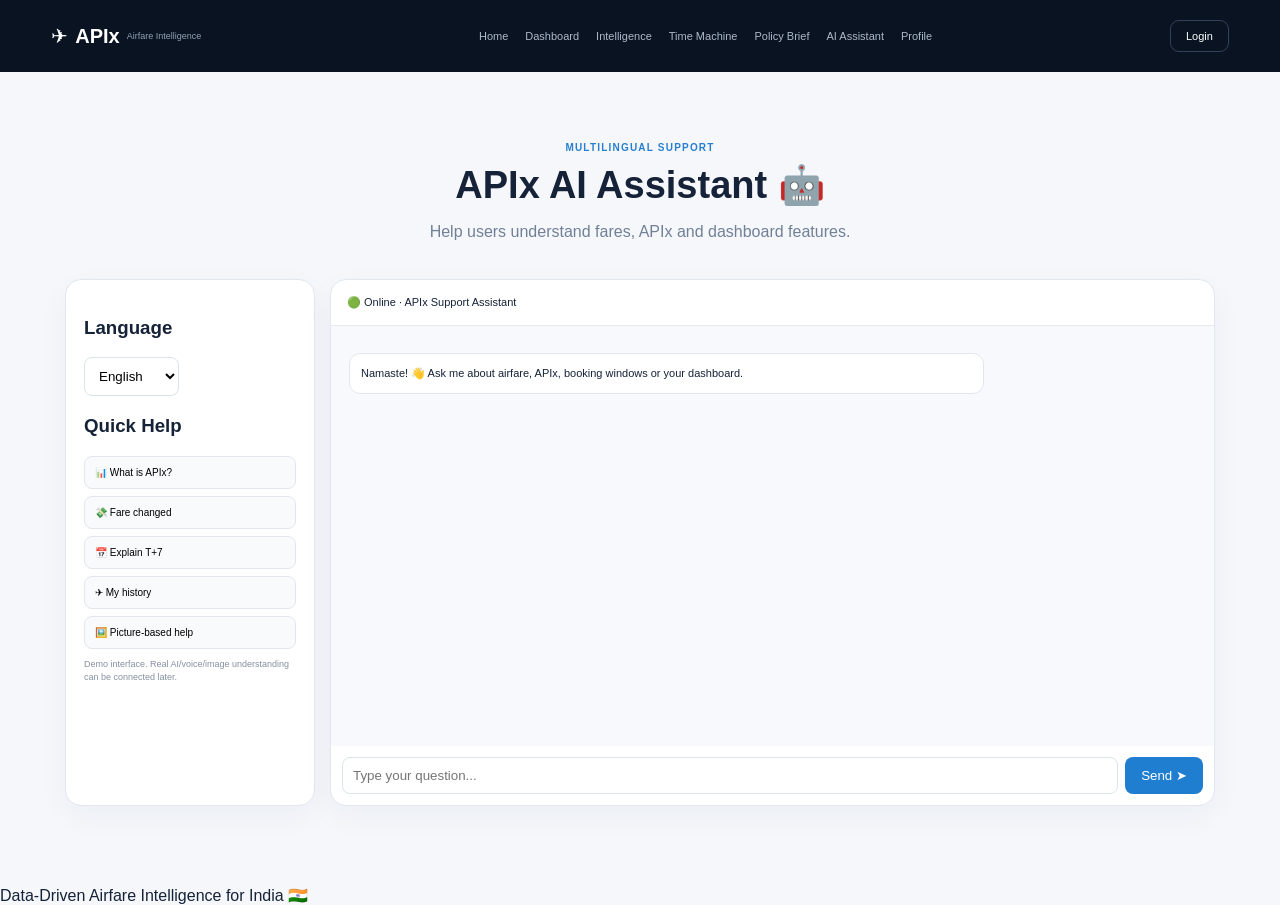
==== chatbot.html @ e9363e63 "Initial APIx website" ====
<!doctype html><html><head><meta charset="utf-8"><meta name="viewport" content="width=device-width,initial-scale=1"><title>APIx AI Assistant</title><link rel="stylesheet" href="style.css"></head><body><header><a class="logo" href="index.html">✈ <b>APIx</b><small>Airfare Intelligence</small></a><nav><a href="index.html">Home</a><a href="dashboard.html">Dashboard</a><a href="intelligence.html">Intelligence</a><a href="timemachine.html">Time Machine</a><a href="brief.html">Policy Brief</a><a href="chatbot.html">AI Assistant</a><a href="profile.html">Profile</a></nav><a class="login" href="login.html">Login</a></header>
<main class="page"><div class="centerhead"><small>MULTILINGUAL SUPPORT</small><h1>APIx AI Assistant 🤖</h1><p>Help users understand fares, APIx and dashboard features.</p></div><div class="chatlayout"><aside class="chat-side"><h3>Language</h3><select><option>English</option><option>हिन्दी</option><option>বাংলা</option><option>தமிழ்</option><option>తెలుగు</option><option>मराठी</option><option>ਪੰਜਾਬੀ</option><option>ગુજરાતી</option><option>ಕನ್ನಡ</option><option>മലയാളം</option></select><h3>Quick Help</h3><button onclick="quick('What is APIx?')">📊 What is APIx?</button><button onclick="quick('Why did my fare change?')">💸 Fare changed</button><button onclick="quick('Explain T+7')">📅 Explain T+7</button><button onclick="quick('My flight history')">✈ My history</button><button onclick="quick('Picture help')">🖼️ Picture-based help</button><p class="tiny">Demo interface. Real AI/voice/image understanding can be connected later.</p></aside><section class="chat"><div class="chathead">🟢 Online · APIx Support Assistant</div><div class="messages" id="messages"><div class="msg bot">Namaste! 👋 Ask me about airfare, APIx, booking windows or your dashboard.</div></div><div class="input"><input id="q" placeholder="Type your question..." onkeydown="if(event.key==='Enter')send()"><button onclick="send()">Send ➤</button></div></section></div></main><footer>Data-Driven Airfare Intelligence for India 🇮🇳</footer><script>function add(t,c){let d=document.createElement('div');d.className='msg '+c;d.textContent=t;document.getElementById('messages').appendChild(d);document.getElementById('messages').scrollTop=99999}function answer(q){q=q.toLowerCase();if(q.includes('apix'))return'APIx is our Airfare Price Index, combining route-level fare movements using weights.';if(q.includes('t+7'))return'T+7 means the fare for a journey taking place 7 days from the observation date.';if(q.includes('fare'))return'Airfares can change due to demand, availability, timing and pricing factors.';if(q.includes('history'))return'Your Profile can show saved searches and previous flight data in this demo.';return'I can help with APIx, fares, booking windows, routes and dashboard navigation.'}function send(){let x=document.getElementById('q');if(!x.value.trim())return;let q=x.value;add('You: '+q,'user');x.value='';setTimeout(()=>add(answer(q),'bot'),250)}function quick(q){document.getElementById('q').value=q;send()}</script></body></html>
---- style.css ----
*{
    box-sizing:border-box;
}

body{
    margin:0;
    background:#f5f7fb;
    color:#152238;
    font-family:Inter,Segoe UI,Arial,sans-serif;
}

a{
    text-decoration:none;
    color:inherit;
}


/* =========================
   HEADER
========================= */

header{
    height:72px;
    background:#091321;
    color:white;
    display:flex;
    align-items:center;
    padding:0 4%;
    gap:24px;
    position:sticky;
    top:0;
    z-index:9;
}

.logo{
    display:flex;
    gap:7px;
    align-items:center;
    font-size:20px;
    min-width:190px;
}

.logo small{
    font-size:9px;
    color:#93a0b2;
    font-weight:400;
}

.logo b{
    font-size:20px;
}

nav{
    display:flex;
    gap:17px;
    justify-content:center;
    flex:1;
}

nav a{
    font-size:11px;
    color:#aeb9c9;
    padding:8px 0;
}

nav a:hover,
nav a.active{
    color:white;
    border-bottom:2px solid #4da3ff;
}

.login{
    border:1px solid #334157;
    padding:9px 15px;
    border-radius:9px;
    font-size:11px;
}


/* =========================
   HOME HERO
========================= */

.hero{
    max-width:1180px;
    margin:auto;
    padding:80px 25px 65px;
    display:grid;
    grid-template-columns:1.1fr .9fr;
    gap:70px;
    align-items:center;
}

.pill{
    display:inline-block;
    background:#e0f6eb;
    color:#21835a;
    border-radius:20px;
    padding:8px 13px;
    font-size:10px;
    font-weight:800;
}

.hero h1{
    font-size:51px;
    line-height:1.06;
    margin:18px 0;
}

.hero h1 span{
    color:#277ed0;
}

.hero p{
    color:#6b788b;
    line-height:1.7;
    max-width:620px;
}

.btn{
    display:inline-block;
    background:#207ed0;
    color:white;
    border:0;
    border-radius:9px;
    padding:12px 18px;
    font-weight:700;
    font-size:12px;
    cursor:pointer;
}

.ghost{
    background:white;
    color:#17243a;
    border:1px solid #dce3ed;
}

.hero-card,
.panel,
.cards article,
.innovation article,
.report,
.side,
.replay,
.filters,
.chat-side,
.chat{
    background:white;
    border:1px solid #e1e7ef;
    border-radius:16px;
    box-shadow:0 10px 30px #14243a0b;
}

.hero-card{
    padding:25px;
}

.hero-card small,
.heading small,
.pagehead small,
.centerhead small,
.profile small{
    font-size:10px;
    color:#287fd0;
    font-weight:800;
    letter-spacing:1.2px;
}

.hero-card h2{
    font-size:52px;
    margin:20px 0 10px;
}

.hero-card h2 i{
    font-size:12px;
    color:#8490a1;
    font-style:normal;
}

.bars{
    height:125px;
    display:flex;
    align-items:end;
    gap:9px;
    border-bottom:1px solid #e8edf3;
}

.bars b{
    width:12%;
    background:#4da3ff;
    border-radius:4px 4px 0 0;
}

.hero-card p{
    display:flex;
    justify-content:space-between;
    font-size:11px;
    border-bottom:1px solid #eef1f5;
    padding:10px 0;
}

.hero-card em{
    color:#16825a;
    font-style:normal;
}

.hero-card strong{
    margin-left:auto;
    margin-right:15px;
}


/* =========================
   GENERAL SECTIONS
========================= */

.section{
    max-width:1180px;
    margin:auto;
    padding:20px 25px 65px;
}

.heading{
    padding:40px 0 25px;
}

.heading h2,
.center h2{
    font-size:29px;
}

.cards{
    display:grid;
    gap:15px;
}

.four{
    grid-template-columns:repeat(4,1fr);
}

.cards article{
    padding:23px;
    font-size:24px;
}

.cards h3{
    font-size:15px;
}

.cards p{
    font-size:11px;
    color:#6d798b;
    line-height:1.6;
}

.dark{
    max-width:none!important;
    background:#0b1423;
    color:white;
    padding:20px calc((100% - 1130px)/2) 65px;
}

.dark .cards article{
    background:#111d2e;
    border-color:#26364c;
}

.dark .cards p{
    color:#9aa8bb;
}

.dark .cards b{
    color:#4da3ff;
}

.center{
    text-align:center;
    padding:70px 20px;
}


/* =========================
   CHAT POPUP
========================= */

.chat-popup{
    position:fixed;
    right:22px;
    bottom:20px;
    background:white;
    border:1px solid #dfe5ed;
    border-radius:12px;
    padding:13px 15px;
    box-shadow:0 8px 25px #0002;
    z-index:10;
}

.chat-popup>*{
    display:block;
    font-size:10px;
    margin:3px;
}

.chat-popup a,
.link{
    color:#217fd0;
    font-weight:700;
}


/* =========================
   GENERAL PAGE
========================= */

.page{
    max-width:1200px;
    padding:45px 25px 80px;
    margin:auto;
}

.pagehead{
    display:flex;
    justify-content:space-between;
    align-items:center;
}

.pagehead h1,
.centerhead h1{
    font-size:38px;
    margin:8px 0;
}

.pagehead p,
.centerhead p{
    color:#718096;
}

.status{
    background:#e0f6eb;
    color:#21835a;
    padding:9px 13px;
    border-radius:20px;
    font-size:10px;
    font-weight:800;
}


/* =========================
   FILTERS
========================= */

.filters{
    display:flex;
    gap:15px;
    padding:17px;
    margin:22px 0;
}

.filters label{
    font-size:10px;
    font-weight:700;
    display:flex;
    flex-direction:column;
    gap:6px;
    flex:1;
}

select,
input{
    padding:10px;
    border:1px solid #dce3eb;
    border-radius:8px;
    background:white;
}


/* =========================
   KPI CARDS
========================= */

.kpis{
    display:grid;
    grid-template-columns:repeat(5,1fr);
    gap:12px;
    margin:20px 0;
}

.kpis>div{
    background:white;
    border:1px solid #e1e7ef;
    border-radius:12px;
    padding:18px;
}

.kpis small{
    display:block;
    color:#7d8999;
    font-size:9px;
    font-weight:800;
}

.kpis b{
    display:block;
    font-size:25px;
    margin:9px 0;
}

.kpis span{
    font-size:10px;
    color:#8490a1;
}


/* =========================
   DASHBOARD
========================= */

.twocol{
    display:grid;
    grid-template-columns:1fr 1fr;
    gap:17px;
    margin:17px 0;
}

.panel{
    padding:21px;
}

.panel h2{
    font-size:16px;
}

.chart{
    height:260px;
    background:#0b1423;
    border-radius:10px;
    padding:10px;
}

.chart svg{
    width:100%;
    height:100%;
}

.bar{
    display:grid;
    grid-template-columns:75px 1fr 35px;
    gap:9px;
    align-items:center;
    margin:22px 0;
    font-size:10px;
}

.bar i{
    height:9px;
    background:#4da3ff;
    border-radius:9px;
}

.lead{
    display:grid;
    grid-template-columns:repeat(5,1fr);
    gap:7px;
}

.lead div{
    background:#f5f8fc;
    padding:14px;
    border-radius:8px;
    font-size:10px;
}

.lead strong{
    display:block;
    margin-top:7px;
    font-size:13px;
}

.notice,
.source{
    padding:14px;
    background:#fff7df;
    border:1px solid #eedda9;
    border-radius:9px;
    font-size:10px;
    color:#725e24;
}


/* =========================
   OLD INNOVATION SUPPORT
========================= */

.centerhead{
    text-align:center;
    max-width:700px;
    margin:20px auto 38px;
}

.innovation{
    display:grid;
    gap:15px;
}

.innovation article{
    padding:24px;
    display:grid;
    grid-template-columns:55px 1fr;
    gap:15px;
}

.innovation article>strong{
    font-size:27px;
    color:#277ed0;
}

.innovation h2{
    margin:0;
    font-size:19px;
}

.innovation p{
    font-size:12px;
    color:#69768a;
    line-height:1.6;
}

.codebox,
.anomaly,
.timeline{
    background:#f5f8fc;
    border-radius:8px;
    padding:12px;
    font-size:10px;
}

.anomaly{
    color:#8b5d0d;
    background:#fff5df;
}

.source{
    background:#0b1423;
    color:#dbe4ef;
    border:0;
    margin-top:20px;
}


/* =========================
   TIME MACHINE
========================= */

.replay{
    padding:30px;
    display:grid;
    grid-template-columns:1fr 1fr;
    gap:40px;
}

.replay>div>strong{
    font-size:55px;
    display:block;
    margin:18px 0;
}

.replaybars{
    height:260px;
    background:#f5f8fc;
    display:flex;
    align-items:end;
    gap:25px;
    padding:30px;
}

.replaybars i{
    flex:1;
    background:#4da3ff;
    border-radius:6px 6px 0 0;
}


/* =========================
   POLICY BRIEF
========================= */

.workflow{
    background:#0b1423;
    color:#dbe4ef;
    padding:18px;
    border-radius:10px;
    font-size:10px;
    margin:20px 0;
}

.briefgrid{
    display:grid;
    grid-template-columns:1fr 290px;
    gap:18px;
}

.report,
.side{
    padding:25px;
}

.reportbox{
    background:#f7f9fc;
    padding:15px;
    border-radius:8px;
    margin:12px 0;
    font-size:11px;
    line-height:1.6;
}


/* =========================
   CHATBOT
========================= */

.chatlayout{
    display:grid;
    grid-template-columns:250px 1fr;
    gap:15px;
}

.chat-side{
    padding:18px;
}

.chat-side button{
    display:block;
    width:100%;
    padding:10px;
    margin:7px 0;
    border:1px solid #e1e6ee;
    background:#f8fafc;
    border-radius:8px;
    text-align:left;
    font-size:10px;
}

.tiny{
    font-size:9px!important;
    color:#8490a1;
    line-height:1.5;
}

.chat{
    overflow:hidden;
}

.chathead{
    padding:16px;
    border-bottom:1px solid #e7ebf1;
    font-size:11px;
}

.messages{
    height:420px;
    padding:18px;
    background:#f7f9fc;
    overflow:auto;
}

.msg{
    max-width:75%;
    padding:11px;
    border-radius:11px;
    margin:9px 0;
    font-size:11px;
    line-height:1.5;
}

.bot{
    background:white;
    border:1px solid #e2e7ee;
}

.user{
    background:#207ed0;
    color:white;
    margin-left:auto;
}

.input{
    display:flex;
    gap:7px;
    padding:11px;
}

.input input{
    flex:1;
}

.input button{
    background:#207ed0;
    color:white;
    border:0;
    border-radius:8px;
    padding:0 16px;
}


/* =========================
   LOGIN
========================= */

.loginpage{
    min-height:100vh;
    background:#0b1423;
    display:grid;
    place-items:center;
}

.loginbox{
    width:390px;
    background:white;
    padding:38px;
    border-radius:18px;
}

.darklogo{
    color:#17243a;
}

.loginbox h1{
    margin-top:28px;
}

.loginbox label{
    display:block;
    font-size:10px;
    font-weight:700;
    margin:13px 0;
}

.loginbox input{
    width:100%;
    margin-top:6px;
}

.full{
    width:100%;
    margin-top:8px;
}


/* =========================
   PROFILE
========================= */

.profile{
    display:flex;
    align-items:center;
    gap:18px;
    margin-bottom:25px;
}

.avatar{
    width:62px;
    height:62px;
    background:#207ed0;
    color:white;
    border-radius:50%;
    display:grid;
    place-items:center;
    font-size:24px;
    font-weight:800;
}


/* =========================
   TABLES
========================= */

table{
    width:100%;
    border-collapse:collapse;
    font-size:10px;
}

th,
td{
    text-align:left;
    padding:12px;
    border-bottom:1px solid #edf0f4;
}


/* =====================================================
   APIx INTELLIGENCE CENTER
===================================================== */

.intel-hero{
    display:flex;
    justify-content:space-between;
    align-items:flex-end;
    gap:40px;
    padding:55px 0 40px;
    border-bottom:1px solid #e7edf4;
}

.intel-hero h1{
    font-size:46px;
    line-height:1.05;
    max-width:650px;
    margin:16px 0;
}

.intel-hero h1 span{
    display:block;
    color:#4b8ed8;
}

.intel-hero p{
    max-width:620px;
    color:#68778a;
    font-size:15px;
    line-height:1.7;
}

.intel-status{
    display:flex;
    align-items:center;
    gap:12px;
    padding:16px 20px;
    background:#f5f9fd;
    border:1px solid #dce8f3;
    border-radius:12px;
    min-width:250px;
}

.intel-status small{
    display:block;
    color:#7b8999;
    font-size:9px;
}

.intel-status strong{
    display:block;
    margin-top:5px;
    font-size:11px;
    color:#26384b;
}

.status-dot{
    width:9px;
    height:9px;
    background:#2fbf71;
    border-radius:50%;
    box-shadow:0 0 0 5px #dff6e9;
}


/* Intelligence module cards */

.module-grid{
    display:grid;
    grid-template-columns:1fr 1fr;
    gap:20px;
    padding:35px 0;
}

.intel-module{
    background:white;
    border:1px solid #e1e8f0;
    border-radius:16px;
    padding:26px;
    color:#1c2b3a;
    transition:.2s;
    box-shadow:0 5px 20px rgba(22,45,70,.04);
}

.intel-module:hover{
    transform:translateY(-4px);
    border-color:#9fc5e8;
    box-shadow:0 15px 35px rgba(22,45,70,.09);
}

.module-top{
    display:flex;
    justify-content:space-between;
    color:#718196;
    font-size:10px;
    letter-spacing:1px;
}

.module-top b{
    font-size:8px;
    color:#4d8dcc;
    background:#edf6ff;
    padding:5px 8px;
    border-radius:5px;
}

.module-icon{
    width:45px;
    height:45px;
    margin:28px 0 18px;
    display:flex;
    align-items:center;
    justify-content:center;
    background:#edf5fc;
    color:#4385c5;
    border-radius:10px;
    font-size:22px;
}

.intel-module h2{
    font-size:22px;
    margin:0 0 10px;
}

.intel-module p{
    color:#6b7989;
    line-height:1.6;
    font-size:13px;
    min-height:65px;
}

.module-data{
    display:flex;
    justify-content:space-between;
    border-top:1px solid #edf1f5;
    padding:11px 0;
    font-size:10px;
}

.module-data span{
    color:#8794a4;
}

.module-data strong{
    color:#26384b;
}

.module-link{
    margin-top:12px;
    color:#4285c4;
    font-size:11px;
    font-weight:600;
}


/* Anomaly preview */

.anomaly-mini{
    display:flex;
    align-items:center;
    gap:12px;
    background:#fff8ed;
    border:1px solid #f4dfbd;
    padding:12px;
    margin:15px 0;
    border-radius:8px;
}

.anomaly-mini span{
    font-size:10px;
    color:#69798a;
}

.anomaly-mini strong{
    color:#d17b22;
}

.anomaly-mini em{
    font-size:8px;
    color:#c16c17;
    font-style:normal;
}


/* Fingerprint preview */

.fingerprint-box{
    display:grid;
    grid-template-columns:repeat(3,1fr);
    gap:6px;
    margin:15px 0;
}

.fingerprint-box span{
    background:#f5f7fa;
    padding:8px;
    text-align:center;
    font-size:8px;
    color:#718093;
    border-radius:5px;
}


/* Time preview */

.time-preview{
    display:flex;
    align-items:flex-end;
    gap:10px;
    height:85px;
    margin:15px 0;
}

.time-preview div{
    flex:1;
    background:#edf5fc;
    padding:8px;
    border-radius:5px;
    display:flex;
    flex-direction:column;
    justify-content:flex-end;
    height:60%;
}

.time-preview div:nth-child(2){
    height:78%;
}

.time-preview div:nth-child(3){
    height:95%;
}

.time-preview span{
    font-size:8px;
    color:#8190a1;
}

.time-preview b{
    font-size:10px;
    color:#3e80bd;
}


/* Intelligence pipeline */

.intel-bottom{
    background:#f6f9fc;
    border:1px solid #e1e9f1;
    border-radius:16px;
    padding:30px;
    margin-bottom:50px;
}

.intel-bottom h2{
    margin:10px 0 25px;
}

.intel-bottom h2 span{
    color:#4388ca;
}

.pipeline{
    display:flex;
    align-items:center;
    justify-content:space-between;
    gap:10px;
    flex-wrap:wrap;
}

.pipeline span{
    background:white;
    border:1px solid #dce5ee;
    padding:10px 14px;
    border-radius:7px;
    font-size:10px;
}

.pipeline b{
    color:#77a7d2;
}


/* =====================================================
   INTELLIGENCE DETAIL PAGES
===================================================== */

.detail-hero{
    padding:55px 0 35px;
}

.detail-hero small{
    color:#4a89c6;
    font-size:10px;
    letter-spacing:1px;
}

.detail-hero h1{
    font-size:40px;
    margin:15px 0 10px;
}

.detail-hero p{
    color:#6b7888;
    max-width:650px;
    line-height:1.7;
}


/* Analytics panel */

.analytics-panel{
    background:white;
    border:1px solid #e0e7ef;
    border-radius:14px;
    padding:25px;
    margin-bottom:20px;
    box-shadow:0 5px 20px rgba(30,55,80,.04);
}

.panel-header{
    display:flex;
    justify-content:space-between;
    align-items:center;
    margin-bottom:22px;
}

.panel-header small{
    color:#8492a1;
    font-size:9px;
}

.panel-header h2{
    margin-top:6px;
    font-size:19px;
}

.live-tag{
    color:#2baf68;
    background:#eaf8f0;
    padding:7px 10px;
    border-radius:5px;
    font-size:8px;
}


/* Detail data table */

.data-table{
    width:100%;
    border-collapse:collapse;
    font-size:11px;
}

.data-table th{
    text-align:left;
    color:#8996a5;
    font-size:9px;
    padding:12px;
    border-bottom:1px solid #e8edf2;
}

.data-table td{
    padding:15px 12px;
    border-bottom:1px solid #edf1f5;
    color:#425365;
}

.data-table td:first-child{
    font-weight:600;
    color:#24374a;
}


/* Detail metrics */

.metric-row{
    display:grid;
    grid-template-columns:repeat(3,1fr);
    gap:18px;
    margin-bottom:50px;
}

.metric-card{
    background:white;
    border:1px solid #e1e8ef;
    padding:22px;
    border-radius:12px;
}

.metric-card small{
    display:block;
    color:#8491a0;
    font-size:9px;
}

.metric-card strong{
    display:block;
    font-size:28px;
    margin:8px 0;
}

.metric-card span{
    color:#8793a1;
    font-size:10px;
}


/* Anomaly signals */

.signal{
    display:grid;
    grid-template-columns:2fr 1fr auto;
    align-items:center;
    gap:20px;
    padding:18px;
    border:1px solid #e8edf2;
    border-radius:10px;
    margin-bottom:10px;
}

.signal strong{
    font-size:13px;
}

.signal p{
    margin:5px 0 0;
    color:#7b8998;
    font-size:10px;
}

.signal-price{
    display:flex;
    flex-direction:column;
    font-size:10px;
}

.signal-price span{
    color:#8a97a5;
    text-decoration:line-through;
}

.signal-price b{
    margin-top:4px;
    color:#293b4e;
}

.warning,
.normal,
.watch{
    padding:7px 9px;
    border-radius:5px;
    font-size:8px;
    text-align:center;
}

.warning{
    background:#fff1e3;
    color:#c8761b;
}

.normal{
    background:#eaf8f0;
    color:#29935b;
}

.watch{
    background:#eef5fc;
    color:#4c82b6;
}


/* Fingerprint detail */

.fingerprint-large{
    display:grid;
    grid-template-columns:repeat(3,1fr);
    gap:12px;
}

.fingerprint-large div{
    background:#f7f9fb;
    border:1px solid #e6ebf0;
    padding:18px;
    border-radius:8px;
}

.fingerprint-large small{
    display:block;
    color:#8a97a5;
    font-size:8px;
    margin-bottom:7px;
}

.fingerprint-large strong{
    font-size:12px;
}

.match-result{
    display:grid;
    grid-template-columns:2fr 1fr 1fr;
    gap:10px;
    margin-top:18px;
}

.match-result div{
    background:#eef8f2;
    padding:16px;
    border-radius:8px;
}

.match-result span{
    display:block;
    font-size:8px;
    color:#6f8c7b;
}

.match-result strong{
    display:block;
    margin-top:5px;
    font-size:12px;
    color:#28784b;
}


/* =====================================================
   NEW WEBSITE FOOTER
===================================================== */

.site-footer{
    background:#091321;
    color:#91a0b3;
    padding:42px 6% 20px;
    font-size:11px;
    margin-top:20px;
}

.footer-grid{
    max-width:1180px;
    margin:auto;
    display:grid;
    grid-template-columns:2fr 1fr 1fr 1fr;
    gap:45px;
}

.footer-grid>div{
    display:flex;
    flex-direction:column;
    gap:9px;
}

.footer-grid h3{
    color:white;
    font-size:20px;
    margin:0 0 3px;
}

.footer-grid p{
    margin:0;
    color:#8190a3;
    line-height:1.6;
}

.footer-grid b{
    color:white;
    font-size:12px;
    margin-bottom:5px;
}

.footer-grid a{
    color:#91a0b3;
    font-size:10px;
    transition:.2s;
}

.footer-grid a:hover{
    color:#4da3ff;
}

.footer-bottom{
    max-width:1180px;
    margin:35px auto 0;
    padding-top:17px;
    border-top:1px solid #202d3e;
    display:flex;
    justify-content:space-between;
    gap:20px;
    font-size:9px;
    color:#66758a;
}


/* =====================================================
   RESPONSIVE
===================================================== */

@media(max-width:1000px){

    header{
        padding:0 20px;
    }

    nav{
        gap:10px;
    }

    .hero{
        grid-template-columns:1fr;
        gap:35px;
    }

    .four{
        grid-template-columns:1fr 1fr;
    }

    .kpis{
        grid-template-columns:repeat(3,1fr);
    }

    .footer-grid{
        grid-template-columns:2fr 1fr 1fr;
    }
}


@media(max-width:800px){

    header{
        height:auto;
        min-height:72px;
        flex-wrap:wrap;
        padding:14px 20px;
    }

    .logo{
        min-width:auto;
    }

    nav{
        order:3;
        width:100%;
        overflow-x:auto;
        justify-content:flex-start;
        padding-bottom:3px;
    }

    .intel-hero{
        flex-direction:column;
        align-items:flex-start;
    }

    .intel-hero h1{
        font-size:35px;
    }

    .module-grid{
        grid-template-columns:1fr;
    }

    .metric-row{
        grid-template-columns:1fr;
    }

    .signal{
        grid-template-columns:1fr;
    }

    .fingerprint-large{
        grid-template-columns:1fr 1fr;
    }

    .match-result{
        grid-template-columns:1fr;
    }

    .twocol,
    .replay,
    .briefgrid,
    .chatlayout{
        grid-template-columns:1fr;
    }

    .lead{
        grid-template-columns:1fr 1fr;
    }

    .footer-grid{
        grid-template-columns:1fr 1fr;
        gap:30px;
    }

    .footer-bottom{
        flex-direction:column;
        gap:7px;
    }
}


@media(max-width:600px){

    .hero{
        padding-top:50px;
    }

    .hero h1{
        font-size:38px;
    }

    .page{
        padding:30px 18px 60px;
    }

    .four{
        grid-template-columns:1fr;
    }

    .kpis{
        grid-template-columns:1fr 1fr;
    }

    .filters{
        flex-direction:column;
    }

    .fingerprint-large{
        grid-template-columns:1fr;
    }

    .lead{
        grid-template-columns:1fr;
    }

    .footer-grid{
        grid-template-columns:1fr;
    }

    .site-footer{
        padding:35px 25px 20px;
    }

    .loginbox{
        width:calc(100% - 30px);
    }
}
/* =========================
   ADVANCED APIx INTELLIGENCE
========================= */

.trip-layout{
    display:grid;
    grid-template-columns:1.25fr .75fr;
    gap:18px;
    margin-bottom:18px;
}

.trip-fields{
    display:grid;
    grid-template-columns:repeat(4,1fr);
    gap:12px;
}

.trip-fields div{
    background:#f7f9fc;
    border:1px solid #e5ebf1;
    padding:15px;
    border-radius:9px;
}

.trip-fields small{
    display:block;
    color:#8794a3;
    font-size:8px;
    margin-bottom:7px;
}

.trip-fields strong{
    font-size:11px;
    color:#26384b;
}

.price-compare{
    display:flex;
    align-items:center;
    justify-content:space-between;
    gap:15px;
    margin:25px 0 15px;
}

.price-compare div{
    display:flex;
    flex-direction:column;
    gap:7px;
}

.price-compare span{
    color:#8794a3;
    font-size:9px;
}

.price-compare strong{
    font-size:27px;
}

.price-compare .arrow{
    color:#7b8998;
    font-size:22px;
}

.change-positive{
    display:inline-block;
    background:#e8f7ef;
    color:#238454;
    padding:8px 12px;
    border-radius:7px;
    font-size:10px;
    font-weight:700;
}

.comparison-card p{
    color:#718096;
    font-size:10px;
    line-height:1.7;
    margin-top:18px;
}

.check-grid{
    display:grid;
    grid-template-columns:repeat(3,1fr);
    gap:12px;
}

.check-item{
    display:flex;
    align-items:center;
    gap:12px;
    background:#f7faf8;
    border:1px solid #dfede4;
    padding:15px;
    border-radius:9px;
}

.check-item>span{
    width:25px;
    height:25px;
    display:grid;
    place-items:center;
    background:#dff4e7;
    color:#258553;
    border-radius:50%;
    font-size:11px;
    font-weight:bold;
}

.check-item strong,
.check-item small{
    display:block;
}

.check-item strong{
    font-size:10px;
}

.check-item small{
    color:#8794a3;
    font-size:9px;
    margin-top:4px;
}


/* Data Trust */

.trust-hero{
    display:grid;
    grid-template-columns:320px 1fr;
    gap:18px;
    margin-bottom:18px;
}

.trust-score,
.trust-summary{
    background:white;
    border:1px solid #e1e7ef;
    border-radius:14px;
    padding:25px;
}

.trust-score small,
.trust-summary small{
    color:#7f8d9d;
    font-size:9px;
    font-weight:700;
}

.trust-score strong{
    font-size:65px;
    display:inline-block;
    margin:15px 0 0;
}

.trust-score>span{
    color:#8996a5;
    font-size:13px;
}

.trust-score>b{
    display:block;
    color:#238454;
    font-size:9px;
    margin-top:8px;
}

.trust-meter{
    height:9px;
    background:#e8edf2;
    border-radius:10px;
    overflow:hidden;
}

.trust-meter i{
    display:block;
    height:100%;
    background:#4da3ff;
    border-radius:10px;
}

.trust-summary h2{
    font-size:32px;
    margin:18px 0 10px;
}

.trust-summary p{
    max-width:550px;
    color:#718096;
    font-size:11px;
    line-height:1.7;
}

.trust-status{
    display:inline-block;
    background:#edf8f2;
    color:#258454;
    padding:9px 12px;
    border-radius:7px;
    font-size:9px;
}

.trust-status span{
    margin-right:5px;
}

.trust-list{
    display:grid;
    gap:15px;
}

.trust-row{
    display:grid;
    grid-template-columns:1fr 50px;
    gap:10px;
    align-items:center;
}

.trust-row>div{
    display:flex;
    flex-direction:column;
    gap:4px;
}

.trust-row strong{
    font-size:11px;
}

.trust-row span{
    font-size:9px;
    color:#8995a4;
}

.trust-row>b{
    text-align:right;
    font-size:11px;
}

.progress{
    grid-column:1 / 3;
    height:7px;
    background:#edf1f5;
    border-radius:10px;
    overflow:hidden;
}

.progress i{
    display:block;
    height:100%;
    background:#4da3ff;
    border-radius:10px;
}

.warning-list{
    display:grid;
    gap:9px;
}

.warning-list p{
    margin:0;
    font-size:10px;
    color:#617184;
    background:#f7f9fb;
    padding:10px;
    border-radius:7px;
}


/* Why APIx Moved */

.explain-header{
    background:#0b1423;
    color:white;
    border-radius:14px;
    padding:30px;
    margin-bottom:18px;
    display:flex;
    justify-content:space-between;
    align-items:center;
}

.explain-header small{
    color:#7fa8d0;
    font-size:9px;
}

.explain-header h2{
    margin:8px 0;
    font-size:18px;
}

.explain-header>div:first-child>strong{
    font-size:42px;
    color:#55b987;
}

.explain-header p{
    color:#9ba9ba;
    font-size:9px;
}

.explain-badge{
    background:#e8f7ef;
    color:#278554;
    padding:9px 13px;
    border-radius:7px;
    font-size:9px;
    font-weight:800;
}

.contribution-list{
    display:grid;
    gap:16px;
}

.contribution-row{
    display:grid;
    grid-template-columns:190px 1fr 55px;
    gap:15px;
    align-items:center;
}

.route-name{
    display:flex;
    flex-direction:column;
    gap:4px;
}

.route-name strong{
    font-size:11px;
}

.route-name span{
    color:#8995a3;
    font-size:8px;
}

.contribution-bar{
    height:9px;
    background:#edf1f5;
    border-radius:10px;
    overflow:hidden;
}

.contribution-bar i{
    display:block;
    height:100%;
    background:#4da3ff;
    border-radius:10px;
}

.contribution-row>strong{
    text-align:right;
    font-size:11px;
    color:#287fd0;
}

.contribution-row.negative .contribution-bar i{
    background:#b5c0cb;
}

.contribution-row.negative>strong{
    color:#6f7d8c;
}

.factor{
    display:flex;
    justify-content:space-between;
    align-items:center;
    padding:13px 0;
    border-bottom:1px solid #edf1f5;
}

.factor div{
    display:flex;
    flex-direction:column;
    gap:4px;
}

.factor strong{
    font-size:10px;
}

.factor span{
    font-size:8px;
    color:#8995a3;
}

.factor>b{
    color:#287fd0;
    font-size:11px;
}

.interpretation{
    background:#f6f9fc;
    border:1px solid #e3e9ef;
    padding:14px;
    border-radius:8px;
    margin-top:10px;
}

.interpretation strong,
.interpretation span{
    display:block;
}

.interpretation strong{
    font-size:9px;
    color:#287fd0;
}

.interpretation span{
    font-size:10px;
    color:#536579;
    margin-top:5px;
}

.evidence-grid{
    display:grid;
    grid-template-columns:repeat(4,1fr);
    gap:12px;
}

.evidence-grid div{
    background:#f7f9fc;
    padding:17px;
    border-radius:9px;
}

.evidence-grid strong{
    display:block;
    font-size:22px;
}

.evidence-grid span{
    display:block;
    margin-top:6px;
    color:#8491a0;
    font-size:9px;
}


/* Index Provenance */

.provenance-summary{
    display:grid;
    grid-template-columns:repeat(4,1fr);
    gap:12px;
    margin-bottom:18px;
}

.provenance-summary>div{
    background:white;
    border:1px solid #e1e7ef;
    padding:20px;
    border-radius:12px;
}

.provenance-summary small,
.provenance-summary span{
    display:block;
    color:#8794a3;
    font-size:8px;
}

.provenance-summary strong{
    display:block;
    font-size:25px;
    margin:8px 0;
}

.provenance-flow{
    display:grid;
    grid-template-columns:1fr 30px 1fr 30px 1fr 30px 1fr 30px 1fr;
    align-items:center;
    gap:8px;
}

.provenance-flow>div{
    background:#f6f9fc;
    border:1px solid #e1e8ef;
    padding:15px;
    border-radius:9px;
    text-align:center;
}

.provenance-flow span,
.provenance-flow strong,
.provenance-flow small{
    display:block;
}

.provenance-flow span{
    color:#4286c5;
    font-size:9px;
    font-weight:bold;
}

.provenance-flow strong{
    font-size:10px;
    margin:7px 0;
}

.provenance-flow small{
    color:#8794a3;
    font-size:8px;
}

.provenance-flow>b{
    color:#8da4ba;
    text-align:center;
}


/* Advanced responsive */

@media(max-width:900px){

    .trip-layout,
    .trust-hero{
        grid-template-columns:1fr;
    }

    .trip-fields{
        grid-template-columns:1fr 1fr;
    }

    .check-grid{
        grid-template-columns:1fr 1fr;
    }

    .evidence-grid,
    .provenance-summary{
        grid-template-columns:1fr 1fr;
    }

    .provenance-flow{
        grid-template-columns:1fr;
    }

    .provenance-flow>b{
        transform:rotate(90deg);
    }

    .contribution-row{
        grid-template-columns:130px 1fr 45px;
    }
}


@media(max-width:600px){

    .trip-fields,
    .check-grid,
    .evidence-grid,
    .provenance-summary{
        grid-template-columns:1fr;
    }

    .price-compare{
        flex-direction:column;
        align-items:flex-start;
    }

    .explain-header{
        flex-direction:column;
        align-items:flex-start;
        gap:20px;
    }

    .contribution-row{
        grid-template-columns:1fr;
    }

    .contribution-row>strong{
        text-align:left;
    }
}
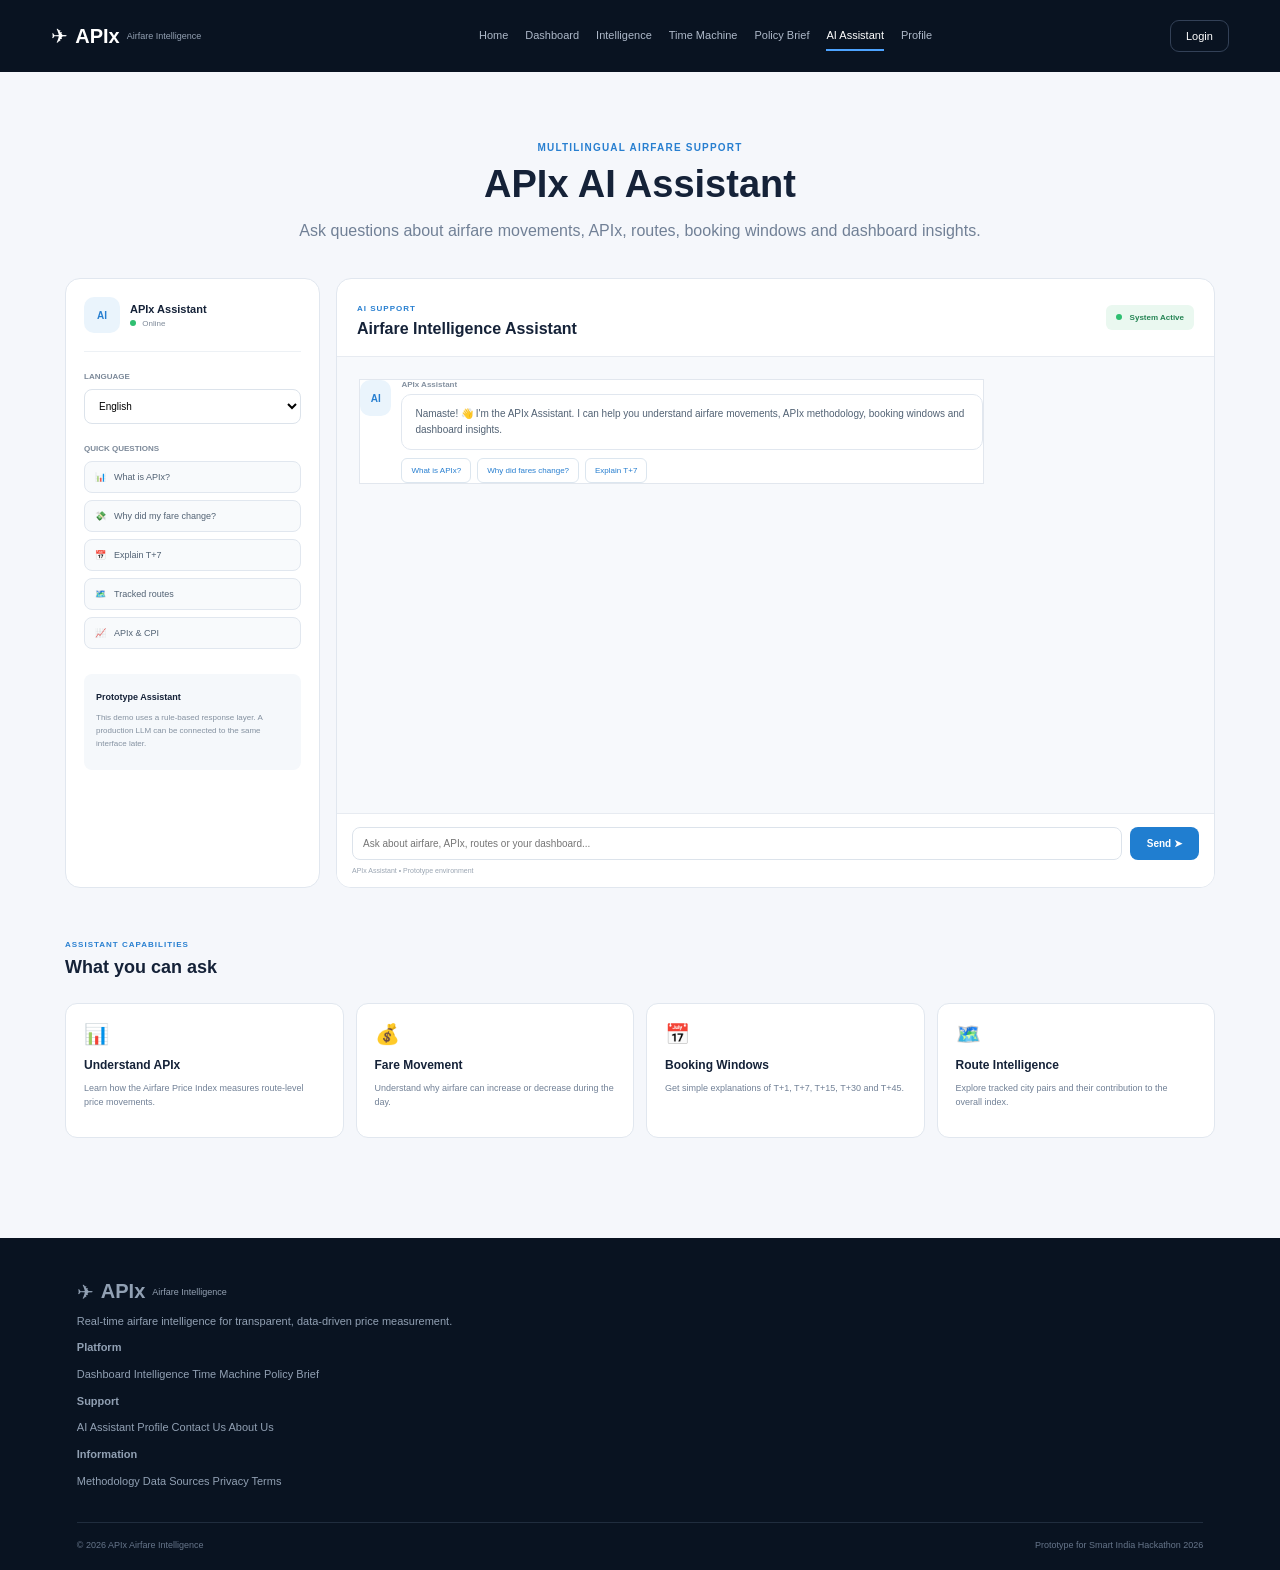
==== commit 3098a1ca: "Finalize APIx platform website and user interface" ====
--- a/chatbot.html
+++ b/chatbot.html
@@ -1,2 +1,584 @@
-<!doctype html><html><head><meta charset="utf-8"><meta name="viewport" content="width=device-width,initial-scale=1"><title>APIx AI Assistant</title><link rel="stylesheet" href="style.css"></head><body><header><a class="logo" href="index.html">✈ <b>APIx</b><small>Airfare Intelligence</small></a><nav><a href="index.html">Home</a><a href="dashboard.html">Dashboard</a><a href="intelligence.html">Intelligence</a><a href="timemachine.html">Time Machine</a><a href="brief.html">Policy Brief</a><a href="chatbot.html">AI Assistant</a><a href="profile.html">Profile</a></nav><a class="login" href="login.html">Login</a></header>
-<main class="page"><div class="centerhead"><small>MULTILINGUAL SUPPORT</small><h1>APIx AI Assistant 🤖</h1><p>Help users understand fares, APIx and dashboard features.</p></div><div class="chatlayout"><aside class="chat-side"><h3>Language</h3><select><option>English</option><option>हिन्दी</option><option>বাংলা</option><option>தமிழ்</option><option>తెలుగు</option><option>मराठी</option><option>ਪੰਜਾਬੀ</option><option>ગુજરાતી</option><option>ಕನ್ನಡ</option><option>മലയാളം</option></select><h3>Quick Help</h3><button onclick="quick('What is APIx?')">📊 What is APIx?</button><button onclick="quick('Why did my fare change?')">💸 Fare changed</button><button onclick="quick('Explain T+7')">📅 Explain T+7</button><button onclick="quick('My flight history')">✈ My history</button><button onclick="quick('Picture help')">🖼️ Picture-based help</button><p class="tiny">Demo interface. Real AI/voice/image understanding can be connected later.</p></aside><section class="chat"><div class="chathead">🟢 Online · APIx Support Assistant</div><div class="messages" id="messages"><div class="msg bot">Namaste! 👋 Ask me about airfare, APIx, booking windows or your dashboard.</div></div><div class="input"><input id="q" placeholder="Type your question..." onkeydown="if(event.key==='Enter')send()"><button onclick="send()">Send ➤</button></div></section></div></main><footer>Data-Driven Airfare Intelligence for India 🇮🇳</footer><script>function add(t,c){let d=document.createElement('div');d.className='msg '+c;d.textContent=t;document.getElementById('messages').appendChild(d);document.getElementById('messages').scrollTop=99999}function answer(q){q=q.toLowerCase();if(q.includes('apix'))return'APIx is our Airfare Price Index, combining route-level fare movements using weights.';if(q.includes('t+7'))return'T+7 means the fare for a journey taking place 7 days from the observation date.';if(q.includes('fare'))return'Airfares can change due to demand, availability, timing and pricing factors.';if(q.includes('history'))return'Your Profile can show saved searches and previous flight data in this demo.';return'I can help with APIx, fares, booking windows, routes and dashboard navigation.'}function send(){let x=document.getElementById('q');if(!x.value.trim())return;let q=x.value;add('You: '+q,'user');x.value='';setTimeout(()=>add(answer(q),'bot'),250)}function quick(q){document.getElementById('q').value=q;send()}</script></body></html>+<!doctype html>
+<html lang="en">
+
+<head>
+    <meta charset="utf-8">
+    <meta name="viewport" content="width=device-width, initial-scale=1">
+    <title>AI Assistant | APIx</title>
+    <link rel="stylesheet" href="style.css">
+</head>
+
+<body>
+
+<header>
+
+    <a class="logo" href="index.html">
+        ✈ <b>APIx</b>
+        <small>Airfare Intelligence</small>
+    </a>
+
+    <nav>
+        <a href="index.html">Home</a>
+        <a href="dashboard.html">Dashboard</a>
+        <a href="intelligence.html">Intelligence</a>
+        <a href="timemachine.html">Time Machine</a>
+        <a href="brief.html">Policy Brief</a>
+        <a href="chatbot.html" class="active">AI Assistant</a>
+        <a href="profile.html">Profile</a>
+    </nav>
+
+    <a class="login" href="login.html">Login</a>
+
+</header>
+
+
+<main class="page">
+
+    <!-- Hero -->
+    <section class="centerhead">
+
+        <small>MULTILINGUAL AIRFARE SUPPORT</small>
+
+        <h1>APIx AI Assistant</h1>
+
+        <p>
+            Ask questions about airfare movements, APIx,
+            routes, booking windows and dashboard insights.
+        </p>
+
+    </section>
+
+
+    <!-- Chat Application -->
+    <section class="assistant-shell">
+
+        <!-- Sidebar -->
+        <aside class="assistant-sidebar">
+
+            <div class="assistant-profile">
+
+                <div class="assistant-avatar">
+                    AI
+                </div>
+
+                <div>
+                    <strong>APIx Assistant</strong>
+                    <span>
+                        <i class="online-dot"></i>
+                        Online
+                    </span>
+                </div>
+
+            </div>
+
+
+            <div class="assistant-block">
+
+                <label>Language</label>
+
+                <select id="language" onchange="changeLanguage()">
+                    <option value="English">English</option>
+                    <option value="Hindi">हिन्दी</option>
+                    <option value="Bengali">বাংলা</option>
+                    <option value="Tamil">தமிழ்</option>
+                    <option value="Telugu">తెలుగు</option>
+                    <option value="Marathi">मराठी</option>
+                    <option value="Punjabi">ਪੰਜਾਬੀ</option>
+                    <option value="Gujarati">ગુજરાતી</option>
+                    <option value="Kannada">ಕನ್ನಡ</option>
+                    <option value="Malayalam">മലയാളം</option>
+                </select>
+
+            </div>
+
+
+            <div class="assistant-block">
+
+                <label>Quick Questions</label>
+
+                <button onclick="quickQuestion('What is APIx?')">
+                    <span>📊</span>
+                    What is APIx?
+                </button>
+
+                <button onclick="quickQuestion('Why did my fare change?')">
+                    <span>💸</span>
+                    Why did my fare change?
+                </button>
+
+                <button onclick="quickQuestion('Explain T+7')">
+                    <span>📅</span>
+                    Explain T+7
+                </button>
+
+                <button onclick="quickQuestion('Which routes are tracked?')">
+                    <span>🗺️</span>
+                    Tracked routes
+                </button>
+
+                <button onclick="quickQuestion('How does APIx help CPI?')">
+                    <span>📈</span>
+                    APIx & CPI
+                </button>
+
+            </div>
+
+
+            <div class="assistant-note">
+
+                <strong>Prototype Assistant</strong>
+
+                <p>
+                    This demo uses a rule-based response layer.
+                    A production LLM can be connected to the same
+                    interface later.
+                </p>
+
+            </div>
+
+        </aside>
+
+
+        <!-- Chat -->
+        <section class="assistant-chat">
+
+            <!-- Chat Header -->
+            <div class="assistant-chat-header">
+
+                <div>
+
+                    <small>AI SUPPORT</small>
+
+                    <h2>Airfare Intelligence Assistant</h2>
+
+                </div>
+
+                <div class="chat-status">
+                    <span></span>
+                    System Active
+                </div>
+
+            </div>
+
+
+            <!-- Messages -->
+            <div class="assistant-messages" id="messages">
+
+                <div class="assistant-message bot">
+
+                    <div class="message-avatar">
+                        AI
+                    </div>
+
+                    <div class="message-content">
+
+                        <div class="message-name">
+                            APIx Assistant
+                        </div>
+
+                        <p>
+                            Namaste! 👋 I'm the APIx Assistant.
+                            I can help you understand airfare movements,
+                            APIx methodology, booking windows and dashboard
+                            insights.
+                        </p>
+
+                        <div class="suggestions">
+
+                            <button onclick="quickQuestion('What is APIx?')">
+                                What is APIx?
+                            </button>
+
+                            <button onclick="quickQuestion('Why did my fare change?')">
+                                Why did fares change?
+                            </button>
+
+                            <button onclick="quickQuestion('Explain T+7')">
+                                Explain T+7
+                            </button>
+
+                        </div>
+
+                    </div>
+
+                </div>
+
+            </div>
+
+
+            <!-- Input -->
+            <div class="assistant-input-area">
+
+                <div class="assistant-input">
+
+                    <input
+                        id="question"
+                        type="text"
+                        placeholder="Ask about airfare, APIx, routes or your dashboard..."
+                        autocomplete="off"
+                    >
+
+                    <button onclick="sendMessage()">
+                        Send
+                        <span>➤</span>
+                    </button>
+
+                </div>
+
+                <small>
+                    APIx Assistant • Prototype environment
+                </small>
+
+            </div>
+
+        </section>
+
+    </section>
+
+
+    <!-- Capabilities -->
+    <section class="assistant-capabilities">
+
+        <div class="section-heading">
+
+            <div>
+                <small>ASSISTANT CAPABILITIES</small>
+                <h2>What you can ask</h2>
+            </div>
+
+        </div>
+
+
+        <div class="capability-grid">
+
+            <div class="capability-card">
+                <span>📊</span>
+                <h3>Understand APIx</h3>
+                <p>
+                    Learn how the Airfare Price Index measures
+                    route-level price movements.
+                </p>
+            </div>
+
+
+            <div class="capability-card">
+                <span>💰</span>
+                <h3>Fare Movement</h3>
+                <p>
+                    Understand why airfare can increase or decrease
+                    during the day.
+                </p>
+            </div>
+
+
+            <div class="capability-card">
+                <span>📅</span>
+                <h3>Booking Windows</h3>
+                <p>
+                    Get simple explanations of T+1, T+7,
+                    T+15, T+30 and T+45.
+                </p>
+            </div>
+
+
+            <div class="capability-card">
+                <span>🗺️</span>
+                <h3>Route Intelligence</h3>
+                <p>
+                    Explore tracked city pairs and their contribution
+                    to the overall index.
+                </p>
+            </div>
+
+        </div>
+
+    </section>
+
+</main>
+
+
+<!-- Footer -->
+<footer class="site-footer">
+
+    <div class="footer-main">
+
+        <div class="footer-brand">
+
+            <a class="logo" href="index.html">
+                ✈ <b>APIx</b>
+                <small>Airfare Intelligence</small>
+            </a>
+
+            <p>
+                Real-time airfare intelligence for transparent,
+                data-driven price measurement.
+            </p>
+
+        </div>
+
+
+        <div class="footer-column">
+
+            <h4>Platform</h4>
+
+            <a href="dashboard.html">Dashboard</a>
+            <a href="intelligence.html">Intelligence</a>
+            <a href="timemachine.html">Time Machine</a>
+            <a href="brief.html">Policy Brief</a>
+
+        </div>
+
+
+        <div class="footer-column">
+
+            <h4>Support</h4>
+
+            <a href="chatbot.html">AI Assistant</a>
+            <a href="profile.html">Profile</a>
+            <a href="#">Contact Us</a>
+            <a href="#">About Us</a>
+
+        </div>
+
+
+        <div class="footer-column">
+
+            <h4>Information</h4>
+
+            <a href="#">Methodology</a>
+            <a href="#">Data Sources</a>
+            <a href="#">Privacy</a>
+            <a href="#">Terms</a>
+
+        </div>
+
+    </div>
+
+
+    <div class="footer-bottom">
+
+        <span>© 2026 APIx Airfare Intelligence</span>
+
+        <span>
+            Prototype for Smart India Hackathon 2026
+        </span>
+
+    </div>
+
+</footer>
+
+
+<script>
+
+const questionInput = document.getElementById("question");
+const messages = document.getElementById("messages");
+
+
+/* Allow Enter key to send a message */
+questionInput.addEventListener("keydown", function(event) {
+
+    if (event.key === "Enter") {
+        sendMessage();
+    }
+
+});
+
+
+/* Add a message to the chat */
+function addMessage(text, type) {
+
+    const wrapper = document.createElement("div");
+
+    wrapper.className =
+        type === "bot"
+        ? "assistant-message bot"
+        : "assistant-message user";
+
+
+    if (type === "bot") {
+
+        wrapper.innerHTML = `
+            <div class="message-avatar">AI</div>
+
+            <div class="message-content">
+
+                <div class="message-name">
+                    APIx Assistant
+                </div>
+
+                <p></p>
+
+            </div>
+        `;
+
+        wrapper.querySelector("p").textContent = text;
+
+    } else {
+
+        wrapper.innerHTML = `
+            <div class="message-content">
+                <div class="message-name">You</div>
+                <p></p>
+            </div>
+        `;
+
+        wrapper.querySelector("p").textContent = text;
+
+    }
+
+
+    messages.appendChild(wrapper);
+
+    messages.scrollTop = messages.scrollHeight;
+
+}
+
+
+/* Generate demo responses */
+function getAnswer(question) {
+
+    const q = question.toLowerCase();
+
+
+    if (q.includes("what is apix") || q === "apix") {
+
+        return "APIx is the Real-time Airfare Price Index. It tracks airfare movements across representative domestic routes using a weighted index approach.";
+
+    }
+
+
+    if (
+        q.includes("fare change") ||
+        q.includes("fares change") ||
+        q.includes("price change") ||
+        q.includes("why did")
+    ) {
+
+        return "Airfares can change because of demand, seat availability, booking timing, route conditions and dynamic airline pricing.";
+
+    }
+
+
+    if (
+        q.includes("t+1") ||
+        q.includes("t+7") ||
+        q.includes("t+15") ||
+        q.includes("t+30") ||
+        q.includes("t+45")
+    ) {
+
+        return "A booking window represents how far in advance the journey is observed. For example, T+7 means the fare for a journey scheduled seven days after the observation date.";
+
+    }
+
+
+    if (
+        q.includes("route") ||
+        q.includes("tracked")
+    ) {
+
+        return "The prototype tracks six representative domestic routes: DEL-BOM, DEL-BLR, BOM-BLR, DEL-CCU, BLR-HYD and MAA-DEL.";
+
+    }
+
+
+    if (
+        q.includes("cpi") ||
+        q.includes("consumer price")
+    ) {
+
+        return "APIx can support CPI-oriented airfare measurement by providing more frequent and structured observations of online airfare movements.";
+
+    }
+
+
+    if (
+        q.includes("dashboard") ||
+        q.includes("data")
+    ) {
+
+        return "The APIx Dashboard provides route-level fares, index movement, route contributions, lead-time analysis and data-quality indicators.";
+
+    }
+
+
+    if (
+        q.includes("history") ||
+        q.includes("time machine")
+    ) {
+
+        return "The Airfare Time Machine allows users to replay timestamped fare observations and understand how a route's fare changed during the day.";
+
+    }
+
+
+    return "I can help you understand APIx, airfare movements, booking windows, tracked routes, CPI measurement and dashboard features. Try asking one of these topics.";
+
+}
+
+
+/* Send message */
+function sendMessage() {
+
+    const text = questionInput.value.trim();
+
+    if (!text) {
+        return;
+    }
+
+
+    addMessage(text, "user");
+
+    questionInput.value = "";
+
+
+    /* Show a short thinking delay */
+    setTimeout(function() {
+
+        const answer = getAnswer(text);
+
+        addMessage(answer, "bot");
+
+    }, 350);
+
+}
+
+
+/* Quick question buttons */
+function quickQuestion(question) {
+
+    questionInput.value = question;
+
+    sendMessage();
+
+}
+
+
+/* Language selection */
+function changeLanguage() {
+
+    const language =
+        document.getElementById("language").value;
+
+    if (language === "Hindi") {
+
+        addMessage(
+            "नमस्ते! मैं APIx Assistant हूँ। आप APIx, airfare movements और booking windows के बारे में पूछ सकते हैं।",
+            "bot"
+        );
+
+    } else {
+
+        addMessage(
+            "Language preference updated to " + language + ". The prototype assistant is ready.",
+            "bot"
+        );
+
+    }
+
+}
+
+</script>
+
+</body>
+</html>
--- a/style.css
+++ b/style.css
@@ -2108,4 +2108,1262 @@
     .contribution-row>strong{
         text-align:left;
     }
+}
+/* =====================================================
+   APIx FINAL PAGE STYLES
+   Login + Profile + AI Assistant + Time Machine
+===================================================== */
+
+
+/* =========================
+   LOGIN PAGE
+========================= */
+
+.login-wrapper{
+    min-height:100vh;
+    display:grid;
+    grid-template-columns:1.05fr .95fr;
+    background:#091321;
+}
+
+.login-info{
+    padding:55px 8%;
+    color:white;
+    display:flex;
+    flex-direction:column;
+    justify-content:space-between;
+    background:#091321;
+}
+
+.login-logo{
+    display:flex;
+    align-items:center;
+    gap:7px;
+    color:white;
+    font-size:21px;
+}
+
+.login-logo b{
+    font-size:21px;
+}
+
+.login-logo small{
+    font-size:9px;
+    color:#93a0b2;
+    font-weight:400;
+}
+
+.login-info-content{
+    max-width:570px;
+}
+
+.login-info-content>small{
+    color:#61a8ed;
+    font-size:10px;
+    font-weight:800;
+    letter-spacing:1.5px;
+}
+
+.login-info-content h1{
+    font-size:48px;
+    line-height:1.08;
+    margin:18px 0;
+}
+
+.login-info-content h1 span{
+    color:#4da3ff;
+}
+
+.login-info-content>p{
+    color:#9aa8ba;
+    font-size:14px;
+    line-height:1.8;
+    max-width:520px;
+}
+
+.login-features{
+    margin-top:35px;
+    display:grid;
+    gap:18px;
+}
+
+.login-features>div{
+    display:flex;
+    align-items:center;
+    gap:14px;
+}
+
+.login-features>div>span{
+    width:30px;
+    height:30px;
+    border-radius:50%;
+    display:grid;
+    place-items:center;
+    background:#122238;
+    color:#55b987;
+    font-weight:bold;
+}
+
+.login-features strong,
+.login-features small{
+    display:block;
+}
+
+.login-features strong{
+    font-size:12px;
+    color:white;
+}
+
+.login-features small{
+    margin-top:4px;
+    color:#8190a3;
+    font-size:9px;
+}
+
+.login-info-footer{
+    display:flex;
+    justify-content:space-between;
+    color:#637389;
+    font-size:9px;
+    border-top:1px solid #202d3e;
+    padding-top:18px;
+}
+
+.login-panel{
+    background:#f5f7fb;
+    display:grid;
+    place-items:center;
+    padding:40px;
+}
+
+.login-card{
+    width:100%;
+    max-width:430px;
+    background:white;
+    border:1px solid #e1e7ef;
+    border-radius:18px;
+    padding:38px;
+    box-shadow:0 20px 55px rgba(0,0,0,.08);
+}
+
+.login-heading{
+    margin:30px 0 25px;
+}
+
+.login-heading small{
+    color:#287fd0;
+    font-size:9px;
+    font-weight:800;
+    letter-spacing:1.2px;
+}
+
+.login-heading h2{
+    font-size:30px;
+    margin:8px 0;
+}
+
+.login-heading p{
+    color:#718096;
+    font-size:11px;
+    line-height:1.6;
+}
+
+.login-card form>label{
+    display:block;
+    color:#3d4c5e;
+    font-size:10px;
+    font-weight:700;
+    margin:15px 0;
+}
+
+.login-card form input{
+    width:100%;
+    margin-top:7px;
+    padding:12px;
+    font-size:11px;
+}
+
+.password-field{
+    position:relative;
+}
+
+.password-field input{
+    padding-right:55px!important;
+}
+
+.show-password{
+    position:absolute;
+    right:8px;
+    top:8px;
+    border:0;
+    background:transparent;
+    color:#287fd0;
+    font-size:9px;
+    font-weight:700;
+    cursor:pointer;
+}
+
+.login-options{
+    display:flex;
+    justify-content:space-between;
+    align-items:center;
+    margin:17px 0;
+    font-size:9px;
+}
+
+.login-options a{
+    color:#287fd0;
+    font-weight:700;
+}
+
+.remember{
+    display:flex;
+    align-items:center;
+    gap:6px;
+    color:#718096;
+}
+
+.remember input{
+    width:auto!important;
+    margin:0!important;
+}
+
+.demo-note{
+    display:flex;
+    gap:10px;
+    background:#f5f9fd;
+    border:1px solid #dfeaf4;
+    padding:12px;
+    border-radius:8px;
+    margin-top:18px;
+}
+
+.demo-note>span{
+    width:20px;
+    height:20px;
+    display:grid;
+    place-items:center;
+    border-radius:50%;
+    background:#e3f0fb;
+    color:#287fd0;
+    font-weight:bold;
+    font-size:10px;
+}
+
+.demo-note p{
+    margin:0;
+    color:#748294;
+    font-size:9px;
+    line-height:1.6;
+}
+
+.demo-note strong{
+    color:#425365;
+}
+
+.login-divider{
+    display:flex;
+    align-items:center;
+    gap:12px;
+    margin:25px 0 18px;
+    color:#a0aab7;
+    font-size:8px;
+}
+
+.login-divider:before,
+.login-divider:after{
+    content:"";
+    flex:1;
+    height:1px;
+    background:#e8edf2;
+}
+
+.back-home{
+    display:block;
+    text-align:center;
+    color:#287fd0;
+    font-size:10px;
+    font-weight:700;
+}
+
+.mobile-logo{
+    display:none;
+}
+
+
+/* =========================
+   PROFILE
+========================= */
+
+.profile-header{
+    display:flex;
+    align-items:center;
+    gap:18px;
+    background:white;
+    border:1px solid #e1e7ef;
+    border-radius:15px;
+    padding:25px;
+    margin-bottom:18px;
+}
+
+.profile-avatar{
+    width:65px;
+    height:65px;
+    display:grid;
+    place-items:center;
+    background:#207ed0;
+    color:white;
+    border-radius:50%;
+    font-size:24px;
+    font-weight:800;
+}
+
+.profile-intro{
+    flex:1;
+}
+
+.profile-intro small{
+    color:#287fd0;
+    font-size:9px;
+    font-weight:800;
+    letter-spacing:1.2px;
+}
+
+.profile-intro h1{
+    font-size:28px;
+    margin:7px 0;
+}
+
+.profile-intro p{
+    margin:0;
+    color:#718096;
+    font-size:11px;
+}
+
+.profile-status{
+    padding:9px 12px;
+    border-radius:20px;
+    background:#e8f7ef;
+    color:#238454;
+    font-size:9px;
+    font-weight:700;
+}
+
+.profile-status span{
+    display:inline-block;
+    width:7px;
+    height:7px;
+    border-radius:50%;
+    background:#2fbf71;
+    margin-right:5px;
+}
+
+.profile-kpis{
+    display:grid;
+    grid-template-columns:repeat(4,1fr);
+    gap:12px;
+    margin-bottom:18px;
+}
+
+.profile-kpi{
+    background:white;
+    border:1px solid #e1e7ef;
+    border-radius:12px;
+    padding:18px;
+}
+
+.profile-kpi small{
+    display:block;
+    color:#8491a0;
+    font-size:8px;
+    font-weight:800;
+}
+
+.profile-kpi strong{
+    display:block;
+    font-size:25px;
+    margin:8px 0;
+}
+
+.profile-kpi span{
+    color:#8995a4;
+    font-size:9px;
+}
+
+.profile-grid{
+    display:grid;
+    grid-template-columns:1.35fr .65fr;
+    gap:18px;
+    margin-bottom:18px;
+}
+
+.profile-panel{
+    background:white;
+    border:1px solid #e1e7ef;
+    border-radius:14px;
+    padding:22px;
+}
+
+.panel-heading{
+    display:flex;
+    justify-content:space-between;
+    align-items:center;
+    margin-bottom:18px;
+}
+
+.panel-heading small{
+    color:#287fd0;
+    font-size:8px;
+    font-weight:800;
+    letter-spacing:1px;
+}
+
+.panel-heading h2{
+    margin:6px 0 0;
+    font-size:18px;
+}
+
+.panel-label{
+    background:#f3f6f9;
+    color:#7d8997;
+    padding:7px 9px;
+    border-radius:6px;
+    font-size:8px;
+}
+
+.profile-table{
+    width:100%;
+}
+
+.profile-table th{
+    color:#8995a3;
+    font-size:8px;
+    text-transform:uppercase;
+}
+
+.profile-table td{
+    color:#526274;
+    font-size:10px;
+}
+
+.profile-table .fare{
+    font-weight:700;
+    color:#24374a;
+}
+
+.table-status{
+    display:inline-block;
+    padding:5px 8px;
+    border-radius:5px;
+    font-size:8px;
+    font-weight:700;
+}
+
+.table-status.saved{
+    background:#eaf8f0;
+    color:#278554;
+}
+
+.table-status.alert{
+    background:#fff4e5;
+    color:#c4771c;
+}
+
+.info-list{
+    display:grid;
+}
+
+.info-row{
+    display:flex;
+    justify-content:space-between;
+    padding:14px 0;
+    border-bottom:1px solid #edf1f5;
+    font-size:10px;
+}
+
+.info-row span{
+    color:#8491a0;
+}
+
+.info-row strong{
+    color:#304356;
+}
+
+.info-row .enabled{
+    color:#258454;
+}
+
+.profile-help{
+    margin-top:20px;
+}
+
+.profile-alerts{
+    background:white;
+    border:1px solid #e1e7ef;
+    border-radius:14px;
+    padding:22px;
+    margin-bottom:18px;
+}
+
+.alert-grid{
+    display:grid;
+    grid-template-columns:repeat(3,1fr);
+    gap:12px;
+}
+
+.alert-card{
+    border:1px solid #e4eaf0;
+    border-radius:10px;
+    padding:16px;
+    background:#fafbfd;
+}
+
+.alert-route{
+    font-size:13px;
+    font-weight:800;
+    color:#26394b;
+}
+
+.alert-card p{
+    color:#718096;
+    font-size:10px;
+    line-height:1.6;
+}
+
+.alert-active{
+    color:#278554;
+    font-size:8px;
+    font-weight:700;
+}
+
+.profile-preferences{
+    display:flex;
+    justify-content:space-between;
+    align-items:center;
+    gap:25px;
+    background:#0b1423;
+    color:white;
+    padding:25px;
+    border-radius:14px;
+}
+
+.profile-preferences small{
+    color:#69a9dc;
+    font-size:8px;
+    font-weight:800;
+    letter-spacing:1px;
+}
+
+.profile-preferences h2{
+    font-size:18px;
+    margin:7px 0;
+}
+
+.profile-preferences p{
+    color:#9ba8b8;
+    font-size:10px;
+    line-height:1.6;
+    max-width:600px;
+}
+
+.preference-actions{
+    display:flex;
+    gap:8px;
+    flex-shrink:0;
+}
+
+.secondary-btn{
+    border:1px solid #34445a;
+    color:white;
+    border-radius:8px;
+    padding:11px 15px;
+    font-size:10px;
+}
+
+
+/* =========================
+   AI ASSISTANT
+========================= */
+
+.assistant-shell{
+    display:grid;
+    grid-template-columns:255px 1fr;
+    gap:16px;
+    min-height:610px;
+}
+
+.assistant-sidebar{
+    background:white;
+    border:1px solid #e1e7ef;
+    border-radius:15px;
+    padding:18px;
+}
+
+.assistant-profile{
+    display:flex;
+    align-items:center;
+    gap:10px;
+    padding-bottom:18px;
+    border-bottom:1px solid #edf1f5;
+}
+
+.assistant-avatar,
+.message-avatar{
+    width:36px;
+    height:36px;
+    display:grid;
+    place-items:center;
+    border-radius:10px;
+    background:#eaf4fc;
+    color:#287fd0;
+    font-size:10px;
+    font-weight:800;
+}
+
+.assistant-profile strong{
+    display:block;
+    font-size:11px;
+}
+
+.assistant-profile span{
+    display:block;
+    color:#7d8998;
+    font-size:8px;
+    margin-top:4px;
+}
+
+.online-dot{
+    display:inline-block;
+    width:6px;
+    height:6px;
+    background:#2fbf71;
+    border-radius:50%;
+    margin-right:4px;
+}
+
+.assistant-block{
+    margin-top:20px;
+}
+
+.assistant-block>label{
+    display:block;
+    color:#7c8999;
+    font-size:8px;
+    font-weight:800;
+    text-transform:uppercase;
+    margin-bottom:8px;
+}
+
+.assistant-block select{
+    width:100%;
+    font-size:10px;
+}
+
+.assistant-block button{
+    display:flex;
+    align-items:center;
+    gap:8px;
+    width:100%;
+    padding:10px;
+    margin:7px 0;
+    border:1px solid #e1e7ef;
+    background:#f8fafc;
+    border-radius:8px;
+    color:#526274;
+    text-align:left;
+    font-size:9px;
+    cursor:pointer;
+}
+
+.assistant-block button:hover{
+    background:#eef6fd;
+    border-color:#cbdfee;
+    color:#287fd0;
+}
+
+.assistant-note{
+    margin-top:25px;
+    padding:12px;
+    background:#f5f8fb;
+    border-radius:8px;
+}
+
+.assistant-note strong{
+    font-size:9px;
+}
+
+.assistant-note p{
+    color:#8491a0;
+    font-size:8px;
+    line-height:1.6;
+}
+
+.assistant-chat{
+    background:white;
+    border:1px solid #e1e7ef;
+    border-radius:15px;
+    overflow:hidden;
+    display:flex;
+    flex-direction:column;
+}
+
+.assistant-chat-header{
+    display:flex;
+    justify-content:space-between;
+    align-items:center;
+    padding:18px 20px;
+    border-bottom:1px solid #e7ebf1;
+}
+
+.assistant-chat-header small{
+    color:#287fd0;
+    font-size:8px;
+    font-weight:800;
+    letter-spacing:1px;
+}
+
+.assistant-chat-header h2{
+    margin:5px 0 0;
+    font-size:16px;
+}
+
+.chat-status{
+    color:#258454;
+    background:#eaf8f0;
+    padding:8px 10px;
+    border-radius:6px;
+    font-size:8px;
+    font-weight:700;
+}
+
+.chat-status span{
+    display:inline-block;
+    width:6px;
+    height:6px;
+    background:#2fbf71;
+    border-radius:50%;
+    margin-right:5px;
+}
+
+.assistant-messages{
+    flex:1;
+    min-height:400px;
+    max-height:480px;
+    overflow-y:auto;
+    padding:22px;
+    background:#f7f9fc;
+}
+
+.assistant-message{
+    display:flex;
+    gap:10px;
+    max-width:75%;
+    margin-bottom:18px;
+}
+
+.assistant-message.user{
+    margin-left:auto;
+    justify-content:flex-end;
+}
+
+.message-content{
+    max-width:100%;
+}
+
+.message-name{
+    font-size:8px;
+    color:#8491a0;
+    font-weight:700;
+    margin-bottom:5px;
+}
+
+.message-content p{
+    margin:0;
+    padding:11px 13px;
+    border-radius:10px;
+    background:white;
+    border:1px solid #e1e7ef;
+    color:#526274;
+    font-size:10px;
+    line-height:1.6;
+}
+
+.assistant-message.user .message-content p{
+    background:#207ed0;
+    color:white;
+    border-color:#207ed0;
+}
+
+.suggestions{
+    display:flex;
+    flex-wrap:wrap;
+    gap:6px;
+    margin-top:8px;
+}
+
+.suggestions button{
+    border:1px solid #dce6ef;
+    background:white;
+    color:#287fd0;
+    border-radius:6px;
+    padding:7px 9px;
+    font-size:8px;
+    cursor:pointer;
+}
+
+.assistant-input-area{
+    padding:13px 15px;
+    border-top:1px solid #e7ebf1;
+    background:white;
+}
+
+.assistant-input{
+    display:flex;
+    gap:8px;
+}
+
+.assistant-input input{
+    flex:1;
+    margin:0;
+    font-size:10px;
+}
+
+.assistant-input button{
+    background:#207ed0;
+    color:white;
+    border:0;
+    border-radius:8px;
+    padding:0 17px;
+    font-size:10px;
+    font-weight:700;
+    cursor:pointer;
+}
+
+.assistant-input-area>small{
+    display:block;
+    color:#9aa5b2;
+    font-size:7px;
+    margin-top:7px;
+}
+
+.assistant-capabilities{
+    margin-top:45px;
+}
+
+.capability-grid{
+    display:grid;
+    grid-template-columns:repeat(4,1fr);
+    gap:12px;
+}
+
+.capability-card{
+    background:white;
+    border:1px solid #e1e7ef;
+    border-radius:12px;
+    padding:18px;
+}
+
+.capability-card>span{
+    font-size:20px;
+}
+
+.capability-card h3{
+    font-size:12px;
+    margin:12px 0 7px;
+}
+
+.capability-card p{
+    color:#718096;
+    font-size:9px;
+    line-height:1.6;
+}
+
+
+/* =========================
+   TIME MACHINE
+========================= */
+
+.tm-controls{
+    display:flex;
+    align-items:end;
+    gap:13px;
+    background:white;
+    border:1px solid #e1e7ef;
+    border-radius:14px;
+    padding:18px;
+    margin-bottom:18px;
+}
+
+.tm-field{
+    flex:1;
+}
+
+.tm-field label{
+    display:block;
+    color:#758394;
+    font-size:8px;
+    font-weight:800;
+    margin-bottom:6px;
+    text-transform:uppercase;
+}
+
+.tm-field select,
+.tm-field input{
+    width:100%;
+    font-size:10px;
+}
+
+.tm-controls .btn{
+    height:37px;
+    white-space:nowrap;
+}
+
+.tm-snapshot{
+    display:flex;
+    justify-content:space-between;
+    align-items:center;
+    gap:30px;
+    background:#0b1423;
+    color:white;
+    border-radius:15px;
+    padding:30px;
+    margin-bottom:20px;
+}
+
+.snapshot-info{
+    flex:1;
+}
+
+.snapshot-info small{
+    color:#76acd8;
+    font-size:8px;
+    font-weight:800;
+    letter-spacing:1px;
+}
+
+.snapshot-info h2{
+    font-size:19px;
+    margin:10px 0;
+}
+
+.snapshot-price{
+    font-size:48px;
+    font-weight:800;
+}
+
+.snapshot-info p{
+    color:#8998aa;
+    font-size:9px;
+}
+
+.snapshot-change{
+    min-width:220px;
+    background:#111e2f;
+    border:1px solid #26364b;
+    border-radius:10px;
+    padding:18px;
+}
+
+.snapshot-change span,
+.snapshot-change small{
+    display:block;
+    color:#8190a3;
+    font-size:8px;
+}
+
+.snapshot-change strong{
+    display:block;
+    color:#55b987;
+    font-size:26px;
+    margin:8px 0;
+}
+
+.tm-section{
+    background:white;
+    border:1px solid #e1e7ef;
+    border-radius:14px;
+    padding:24px;
+    margin-bottom:18px;
+}
+
+.section-heading{
+    display:flex;
+    justify-content:space-between;
+    align-items:center;
+    margin-bottom:25px;
+}
+
+.section-heading small{
+    color:#287fd0;
+    font-size:8px;
+    font-weight:800;
+    letter-spacing:1px;
+}
+
+.section-heading h2{
+    margin:6px 0 0;
+    font-size:18px;
+}
+
+.data-badge{
+    background:#f3f6f9;
+    color:#7d8998;
+    padding:7px 10px;
+    border-radius:6px;
+    font-size:8px;
+}
+
+.fare-timeline{
+    display:flex;
+    align-items:center;
+    gap:10px;
+}
+
+.fare-point{
+    flex:1;
+    background:#f6f9fc;
+    border:1px solid #e2e8ee;
+    border-radius:10px;
+    padding:17px;
+}
+
+.fare-point.highlight{
+    background:#edf6ff;
+    border-color:#bcd8ee;
+}
+
+.fare-point span,
+.fare-point small{
+    display:block;
+    color:#8996a5;
+    font-size:8px;
+}
+
+.fare-point strong{
+    display:block;
+    color:#273a4d;
+    font-size:17px;
+    margin:9px 0;
+}
+
+.fare-point small{
+    color:#287fd0;
+}
+
+.timeline-line{
+    width:25px;
+    height:2px;
+    background:#dce5ed;
+}
+
+.tm-grid{
+    display:grid;
+    grid-template-columns:repeat(3,1fr);
+    gap:13px;
+    margin-bottom:20px;
+}
+
+.tm-card{
+    background:white;
+    border:1px solid #e1e7ef;
+    border-radius:12px;
+    padding:20px;
+}
+
+.tm-card small{
+    color:#8491a0;
+    font-size:8px;
+    font-weight:800;
+}
+
+.tm-card h3{
+    font-size:27px;
+    margin:9px 0;
+}
+
+.tm-card p{
+    color:#7a8796;
+    font-size:9px;
+}
+
+.tm-method{
+    background:#f6f9fc;
+    border:1px solid #e1e8ef;
+    border-radius:14px;
+    padding:25px;
+}
+
+.tm-method>div:first-child small{
+    color:#287fd0;
+    font-size:8px;
+    font-weight:800;
+}
+
+.tm-method h2{
+    font-size:18px;
+    margin:7px 0 12px;
+}
+
+.tm-method>p{
+    max-width:700px;
+    color:#68788a;
+    font-size:10px;
+    line-height:1.7;
+}
+
+.method-flow{
+    display:flex;
+    align-items:center;
+    gap:10px;
+    flex-wrap:wrap;
+    margin-top:20px;
+}
+
+.method-flow span{
+    background:white;
+    border:1px solid #dfe6ed;
+    padding:9px 12px;
+    border-radius:6px;
+    color:#526274;
+    font-size:8px;
+}
+
+.method-flow b{
+    color:#7ca2c5;
+}
+
+
+/* =========================
+   RESPONSIVE
+========================= */
+
+@media(max-width:900px){
+
+    .login-wrapper{
+        grid-template-columns:1fr;
+    }
+
+    .login-info{
+        display:none;
+    }
+
+    .mobile-logo{
+        display:block;
+    }
+
+    .login-panel{
+        min-height:100vh;
+    }
+
+    .profile-grid{
+        grid-template-columns:1fr;
+    }
+
+    .profile-kpis{
+        grid-template-columns:1fr 1fr;
+    }
+
+    .alert-grid{
+        grid-template-columns:1fr;
+    }
+
+    .assistant-shell{
+        grid-template-columns:1fr;
+    }
+
+    .assistant-sidebar{
+        order:2;
+    }
+
+    .capability-grid{
+        grid-template-columns:1fr 1fr;
+    }
+
+    .tm-snapshot{
+        flex-direction:column;
+        align-items:flex-start;
+    }
+
+    .snapshot-change{
+        width:100%;
+    }
+
+    .tm-grid{
+        grid-template-columns:1fr 1fr;
+    }
+
+}
+
+
+@media(max-width:600px){
+
+    .login-panel{
+        padding:18px;
+    }
+
+    .login-card{
+        padding:25px;
+    }
+
+    .profile-header{
+        flex-wrap:wrap;
+    }
+
+    .profile-status{
+        width:100%;
+        text-align:center;
+    }
+
+    .profile-kpis{
+        grid-template-columns:1fr 1fr;
+    }
+
+    .profile-preferences{
+        flex-direction:column;
+        align-items:flex-start;
+    }
+
+    .preference-actions{
+        width:100%;
+        flex-direction:column;
+    }
+
+    .tm-controls{
+        flex-direction:column;
+        align-items:stretch;
+    }
+
+    .fare-timeline{
+        flex-direction:column;
+        align-items:stretch;
+    }
+
+    .timeline-line{
+        width:2px;
+        height:15px;
+        margin:auto;
+    }
+
+    .tm-grid{
+        grid-template-columns:1fr;
+    }
+
+    .capability-grid{
+        grid-template-columns:1fr;
+    }
+
+    .assistant-message{
+        max-width:90%;
+    }
+
+    .assistant-chat-header{
+        align-items:flex-start;
+        gap:10px;
+        flex-direction:column;
+    }
+
+    .snapshot-price{
+        font-size:38px;
+    }
+
 }
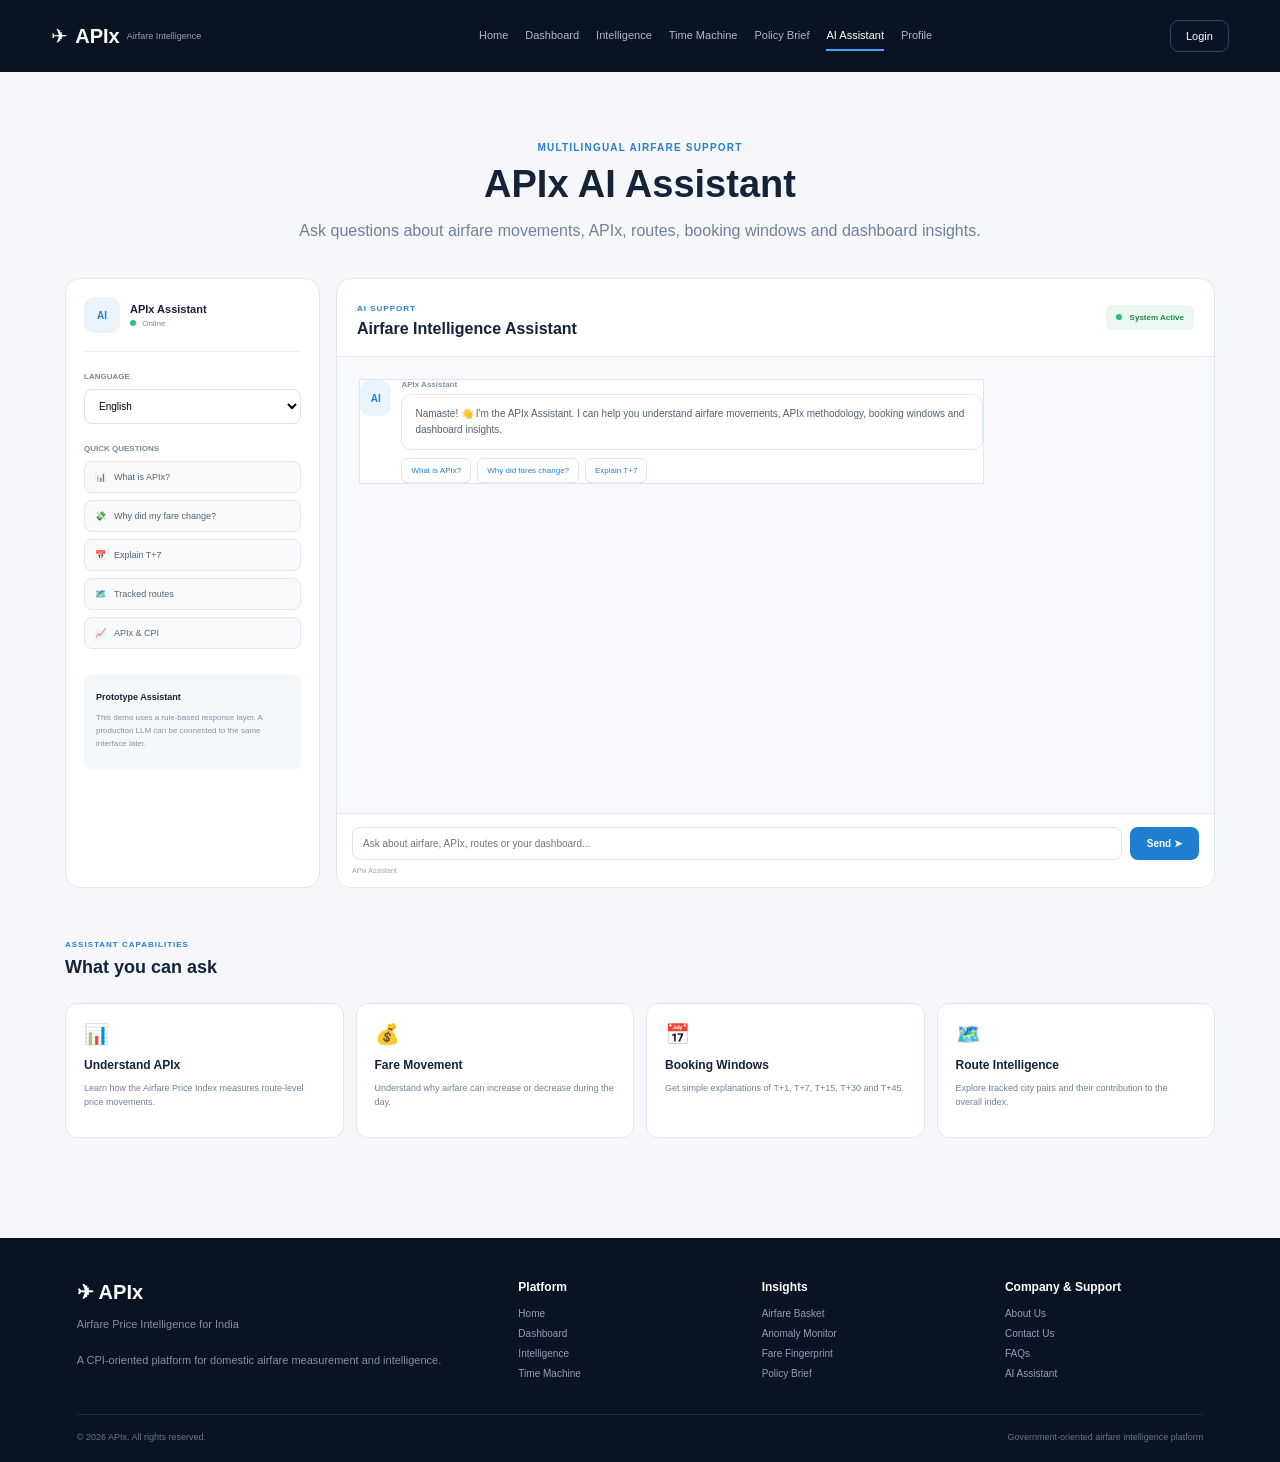
==== commit 40b5e1c9: "Finalize APIx website UI and pages" ====
--- a/chatbot.html
+++ b/chatbot.html
@@ -226,7 +226,7 @@
                 </div>
 
                 <small>
-                    APIx Assistant • Prototype environment
+                    APIx Assistant
                 </small>
 
             </div>
@@ -297,70 +297,82 @@
 </main>
 
 
-<!-- Footer -->
 <footer class="site-footer">
 
-    <div class="footer-main">
-
-        <div class="footer-brand">
-
-            <a class="logo" href="index.html">
-                ✈ <b>APIx</b>
-                <small>Airfare Intelligence</small>
-            </a>
+    <div class="footer-grid">
+
+
+        <div>
+
+            <h3>✈ APIx</h3>
 
             <p>
-                Real-time airfare intelligence for transparent,
-                data-driven price measurement.
+                Airfare Price Intelligence for India
             </p>
 
+            <p style="margin-top:10px">
+                A CPI-oriented platform for domestic
+                airfare measurement and intelligence.
+            </p>
+
         </div>
 
 
-        <div class="footer-column">
-
-            <h4>Platform</h4>
+        <div>
+
+            <b>Platform</b>
+
+            <a href="index.html">Home</a>
 
             <a href="dashboard.html">Dashboard</a>
+
             <a href="intelligence.html">Intelligence</a>
+
             <a href="timemachine.html">Time Machine</a>
+
+        </div>
+
+
+        <div>
+
+            <b>Insights</b>
+
+            <a href="basket.html">Airfare Basket</a>
+
+            <a href="anomaly.html">Anomaly Monitor</a>
+
+            <a href="fingerprint.html">Fare Fingerprint</a>
+
             <a href="brief.html">Policy Brief</a>
 
         </div>
 
 
-        <div class="footer-column">
-
-            <h4>Support</h4>
+        <div>
+
+            <b>Company & Support</b>
+
+            <a href="#">About Us</a>
+
+            <a href="#">Contact Us</a>
+
+            <a href="#">FAQs</a>
 
             <a href="chatbot.html">AI Assistant</a>
-            <a href="profile.html">Profile</a>
-            <a href="#">Contact Us</a>
-            <a href="#">About Us</a>
 
         </div>
 
-
-        <div class="footer-column">
-
-            <h4>Information</h4>
-
-            <a href="#">Methodology</a>
-            <a href="#">Data Sources</a>
-            <a href="#">Privacy</a>
-            <a href="#">Terms</a>
-
-        </div>
-
     </div>
 
 
     <div class="footer-bottom">
 
-        <span>© 2026 APIx Airfare Intelligence</span>
-
         <span>
-            Prototype for Smart India Hackathon 2026
+            © 2026 APIx. All rights reserved.
+        </span>
+
+        <span>
+            Government-oriented airfare intelligence platform
         </span>
 
     </div>
